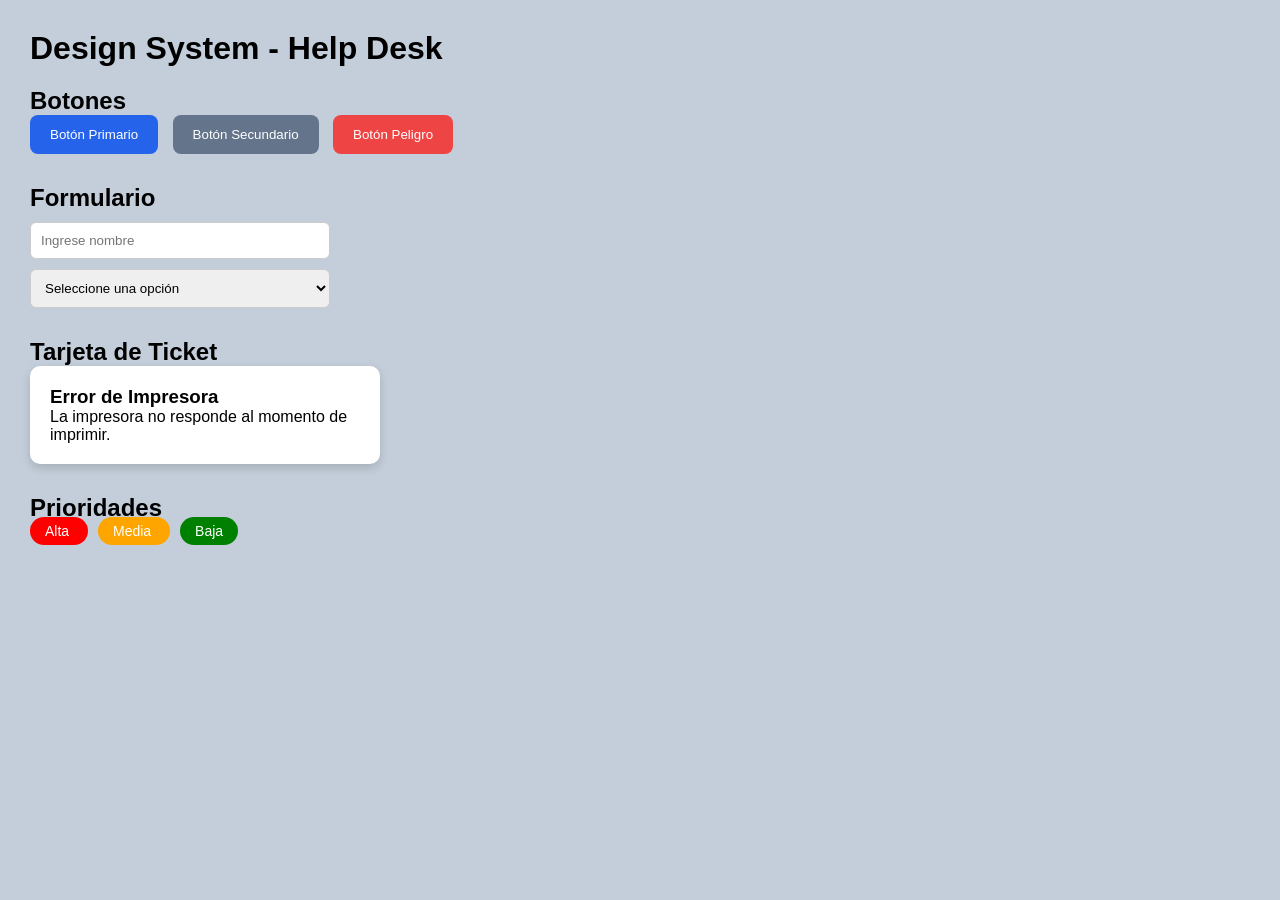
==== Actividad5_UIKit/index.html @ bf45a18b "Add files via upload" ====
<!DOCTYPE html>
<html lang="es">
<head>
    <meta charset="UTF-8">
    <meta name="viewport" content="width=device-width, initial-scale=1.0">
    <title>UI Kit Help Desk</title>

    <link rel="stylesheet" href="style.css">
</head>

<body>

    <h1>Design System - Help Desk</h1>

    <section>
        <h2>Botones</h2>

        <button class="btn btn-primary">
            Botón Primario
        </button>

        <button class="btn btn-secondary">
            Botón Secundario
        </button>

        <button class="btn btn-danger">
            Botón Peligro
        </button>
    </section>

    <section>
        <h2>Formulario</h2>

        <input type="text" placeholder="Ingrese nombre">

        <select>
            <option>Seleccione una opción</option>
            <option>Hardware</option>
            <option>Software</option>
            <option>Redes</option>
        </select>
    </section>

    <section>
        <h2>Tarjeta de Ticket</h2>

        <div class="card">
            <h3>Error de Impresora</h3>

            <p>
                La impresora no responde al momento de imprimir.
            </p>
        </div>
    </section>

    <section>
        <h2>Prioridades</h2>

        <span class="badge alta">
            Alta
        </span>

        <span class="badge media">
            Media
        </span>

        <span class="badge baja">
            Baja
        </span>

    </section>

</body>
</html>
---- Actividad5_UIKit/style.css ----
:root{

    --primario:#2563eb;
    --secundario:#64748b;

    --exito:#22c55e;
    --error:#ef4444;
    --advertencia:#f59e0b;

    --fondo:#c3ceda;
}

*{
    margin:0;
    padding:0;
    box-sizing:border-box;
}

body{
    background:var(--fondo);
    font-family:Arial, sans-serif;
    padding:30px;
}

h1{
    margin-bottom:20px;
}

section{
    margin-bottom:30px;
}

.btn{
    border:none;
    padding:12px 20px;
    border-radius:8px;
    cursor:pointer;
    color:white;
    margin-right:10px;
}

.btn-primary{
    background:var(--primario);
}

.btn-secondary{
    background:var(--secundario);
}

.btn-danger{
    background:var(--error);
}

.btn:hover{
    opacity:0.8;
}

.btn:focus{
    outline:3px solid black;
}

input,
select{
    display:block;
    width:300px;
    margin-top:10px;
    margin-bottom:10px;
    padding:10px;
    border:1px solid #ccc;
    border-radius:6px;
}

input:focus,
select:focus{
    box-shadow:0px 0px 10px rgba(0,0,0,.2);
}

.card{
    background:white;
    padding:20px;
    border-radius:10px;
    box-shadow:0px 4px 10px rgba(0,0,0,.15);
    width:350px;
}

.badge{
    color:white;
    padding:6px 15px;
    border-radius:20px;
    font-size:14px;
    margin-right:10px;
}

.alta{
    background:red;
}

.media{
    background:orange;
}

.baja{
    background:green;
}
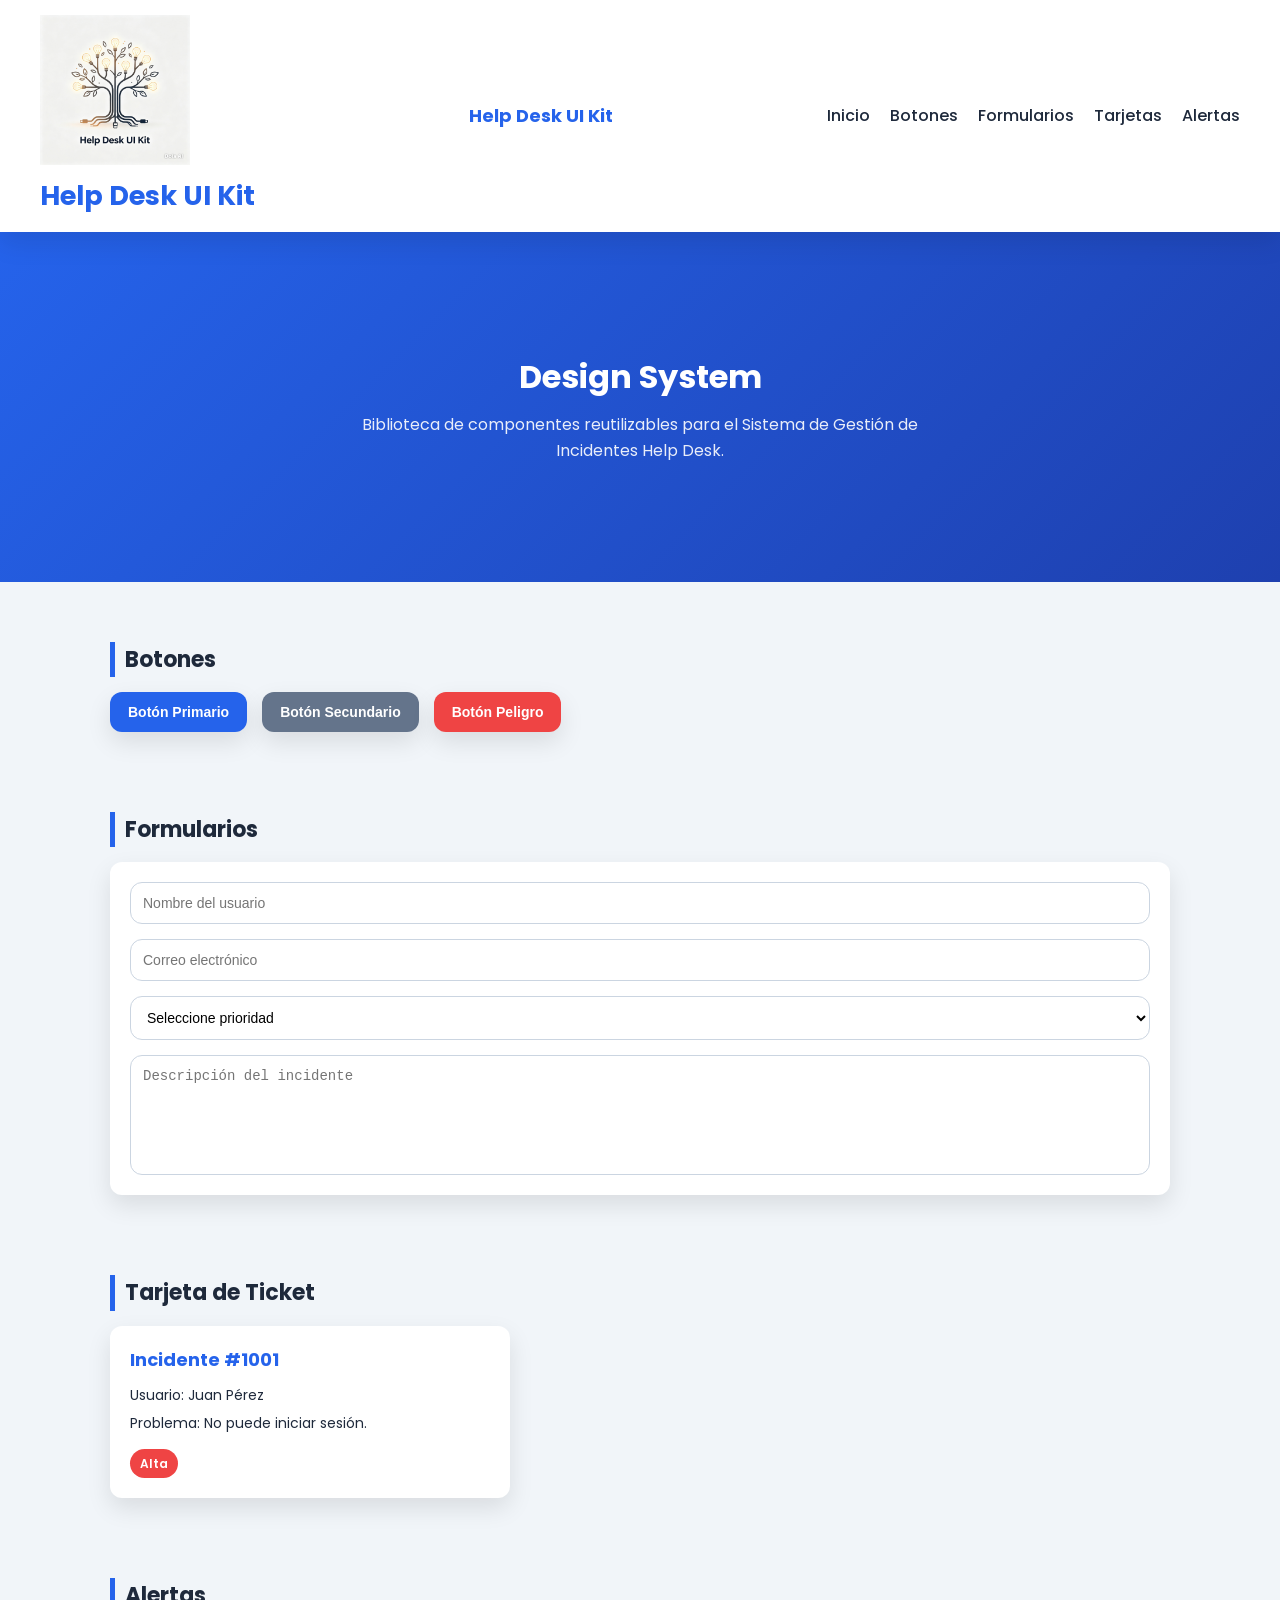
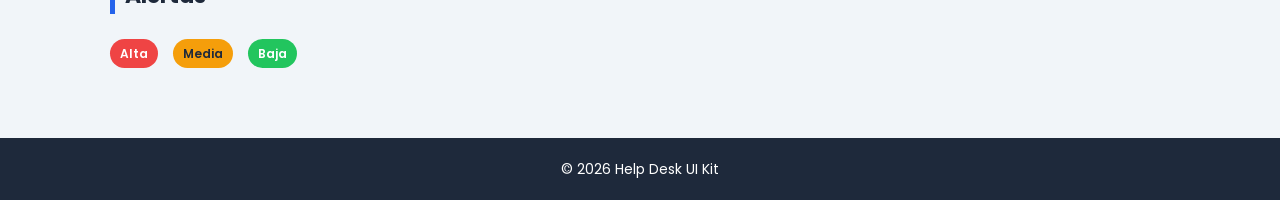
==== commit f63a876d: "Add files via upload" ====
--- a/Actividad5_UIKit/index.html
+++ b/Actividad5_UIKit/index.html
@@ -1,74 +1,216 @@
 <!DOCTYPE html>
 <html lang="es">
+
 <head>
+
+          
+
     <meta charset="UTF-8">
     <meta name="viewport" content="width=device-width, initial-scale=1.0">
-    <title>UI Kit Help Desk</title>
-
-    <link rel="stylesheet" href="style.css">
+    <title>UI Kit | Help Desk</title>
+
+    <!-- Google Fonts -->
+    <link href="https://fonts.googleapis.com/css2?family=Poppins:wght@300;400;500;600;700&display=swap" rel="stylesheet">
+
+    <!-- CSS -->
+    <link rel="stylesheet" href="css/style.css">
 </head>
 
 <body>
 
-    <h1>Design System - Help Desk</h1>
-
-    <section>
-        <h2>Botones</h2>
-
-        <button class="btn btn-primary">
-            Botón Primario
-        </button>
-
-        <button class="btn btn-secondary">
-            Botón Secundario
-        </button>
-
-        <button class="btn btn-danger">
-            Botón Peligro
-        </button>
-    </section>
-
-    <section>
-        <h2>Formulario</h2>
-
-        <input type="text" placeholder="Ingrese nombre">
-
-        <select>
-            <option>Seleccione una opción</option>
-            <option>Hardware</option>
-            <option>Software</option>
-            <option>Redes</option>
-        </select>
-    </section>
-
-    <section>
-        <h2>Tarjeta de Ticket</h2>
+    
+    <!--======================
+            NAVBAR
+    =======================-->
+
+    <header>
+
+        <nav class="navbar">
+
+           <div class="logo">
+    <img src="logo.png" alt="Logo" width="150" height="150">
+    <h1>Help Desk UI Kit</h1>
+</div>
+            <h1 class="logo">Help Desk UI Kit</h1>
+
+            <ul class="menu">
+
+                <li><a href="#">Inicio</a></li>
+                <li><a href="#">Botones</a></li>
+                <li><a href="#">Formularios</a></li>
+                <li><a href="#">Tarjetas</a></li>
+                <li><a href="#">Alertas</a></li>
+
+            </ul>
+
+        </nav>
+
+    </header>
+
+    <!--======================
+            HERO
+    =======================-->
+
+    <section class="hero">
+
+        <div class="hero-text">
+
+            <h2>Design System</h2>
+
+            <p>
+                Biblioteca de componentes reutilizables para el Sistema
+                de Gestión de Incidentes Help Desk.
+            </p>
+
+        </div>
+
+    </section>
+
+    <!--======================
+            BOTONES
+    =======================-->
+
+    <section class="container">
+
+        <h2 class="titulo">Botones</h2>
+
+        <div class="componentes">
+
+            <button class="btn btn-primary">
+                Botón Primario
+            </button>
+
+            <button class="btn btn-secondary">
+                Botón Secundario
+            </button>
+
+            <button class="btn btn-danger">
+                Botón Peligro
+            </button>
+
+        </div>
+
+    </section>
+
+    <!--======================
+            FORMULARIOS
+    =======================-->
+
+    <section class="container">
+
+        <h2 class="titulo">Formularios</h2>
+
+        <div class="formulario">
+
+            <input
+                type="text"
+                placeholder="Nombre del usuario">
+
+            <input
+                type="email"
+                placeholder="Correo electrónico">
+
+            <select>
+
+                <option>
+                    Seleccione prioridad
+                </option>
+
+                <option>
+                    Alta
+                </option>
+
+                <option>
+                    Media
+                </option>
+
+                <option>
+                    Baja
+                </option>
+
+            </select>
+
+            <textarea
+                placeholder="Descripción del incidente"></textarea>
+
+        </div>
+
+    </section>
+
+    <!--======================
+            CARD
+    =======================-->
+
+    <section class="container">
+
+        <h2 class="titulo">
+            Tarjeta de Ticket
+        </h2>
 
         <div class="card">
-            <h3>Error de Impresora</h3>
+
+            <h3>Incidente #1001</h3>
 
             <p>
-                La impresora no responde al momento de imprimir.
+                Usuario:
+                Juan Pérez
             </p>
-        </div>
-    </section>
-
-    <section>
-        <h2>Prioridades</h2>
-
-        <span class="badge alta">
-            Alta
-        </span>
-
-        <span class="badge media">
-            Media
-        </span>
-
-        <span class="badge baja">
-            Baja
-        </span>
-
-    </section>
+
+            <p>
+                Problema:
+                No puede iniciar sesión.
+            </p>
+
+            <span class="badge alta">
+                Alta
+            </span>
+
+        </div>
+
+    </section>
+
+    <!--======================
+            BADGES
+    =======================-->
+
+    <section class="container">
+
+        <h2 class="titulo">
+            Alertas
+        </h2>
+
+        <div class="componentes">
+
+            <span class="badge alta">
+                Alta
+            </span>
+
+            <span class="badge media">
+                Media
+            </span>
+
+            <span class="badge baja">
+                Baja
+            </span>
+
+        </div>
+
+    </section>
+
+    <!--======================
+            FOOTER
+    =======================-->
+
+    <footer>
+
+        <p>
+
+            © 2026 Help Desk UI Kit
+
+        </p>
+
+    </footer>
 
 </body>
+
 </html>
--- a/Actividad5_UIKit/css/style.css
+++ b/Actividad5_UIKit/css/style.css
@@ -0,0 +1,373 @@
+/* =========================
+   DESIGN SYSTEM - HELP DESK UI KIT
+   PARTE 1: VARIABLES Y BASE
+========================= */
+
+/* VARIABLES CSS */
+:root {
+    --primary: #2563eb;
+    --secondary: #64748b;
+    --danger: #ef4444;
+    --success: #22c55e;
+    --warning: #f59e0b;
+
+    --bg: #f1f5f9;
+    --white: #ffffff;
+    --text: #1e293b;
+
+    --shadow: 0 10px 25px rgba(0,0,0,0.1);
+    --radius: 12px;
+}
+
+/* RESET GENERAL */
+* {
+    margin: 0;
+    padding: 0;
+    box-sizing: border-box;
+}
+
+/* TIPOGRAFÍA */
+body {
+    font-family: 'Poppins', sans-serif;
+    background: var(--bg);
+    color: var(--text);
+    line-height: 1.6;
+}
+
+/* CONTENEDOR GENERAL */
+.container {
+    width: 90%;
+    max-width: 1100px;
+    margin: 40px auto;
+    padding: 20px;
+}
+
+/* TÍTULOS */
+.titulo {
+    font-size: 22px;
+    margin-bottom: 15px;
+    border-left: 5px solid var(--primary);
+    padding-left: 10px;
+}
+
+/* CENTRAR COMPONENTES */
+.componentes {
+    display: flex;
+    gap: 15px;
+    flex-wrap: wrap;
+}
+/* =========================
+   PARTE 2: NAVBAR
+========================= */
+
+.navbar {
+    background: var(--white);
+    padding: 15px 40px;
+    display: flex;
+    justify-content: space-between;
+    align-items: center;
+    box-shadow: var(--shadow);
+    position: sticky;
+    top: 0;
+    z-index: 1000;
+}
+
+.logo {
+    font-size: 18px;
+    font-weight: 700;
+    color: var(--primary);
+}
+
+.menu {
+    list-style: none;
+    display: flex;
+    gap: 20px;
+}
+
+.menu a {
+    text-decoration: none;
+    color: var(--text);
+    font-weight: 500;
+    transition: 0.3s;
+}
+
+.menu a:hover {
+    color: var(--primary);
+}
+
+/* =========================
+   PARTE 2: HERO
+========================= */
+
+.hero {
+    height: 300px;
+    background: linear-gradient(135deg, var(--primary), #1e40af);
+    display: flex;
+    justify-content: center;
+    align-items: center;
+    text-align: center;
+    color: white;
+    padding: 20px;
+}
+
+.hero-text h2 {
+    font-size: 32px;
+    margin-bottom: 10px;
+}
+
+.hero-text p {
+    font-size: 16px;
+    max-width: 600px;
+    opacity: 0.9;
+}
+/* =========================
+   PARTE 3: BOTONES
+========================= */
+
+.btn {
+    padding: 12px 18px;
+    border: none;
+    border-radius: var(--radius);
+    cursor: pointer;
+    font-weight: 600;
+    transition: all 0.3s ease;
+    font-size: 14px;
+}
+
+/* BOTÓN PRIMARIO */
+.btn-primary {
+    background: var(--primary);
+    color: var(--white);
+    box-shadow: var(--shadow);
+}
+
+.btn-primary:hover {
+    background: #1d4ed8;
+    transform: translateY(-2px);
+}
+
+/* BOTÓN SECUNDARIO */
+.btn-secondary {
+    background: var(--secondary);
+    color: var(--white);
+    box-shadow: var(--shadow);
+}
+
+.btn-secondary:hover {
+    background: #475569;
+    transform: translateY(-2px);
+}
+
+/* BOTÓN PELIGRO */
+.btn-danger {
+    background: var(--danger);
+    color: var(--white);
+    box-shadow: var(--shadow);
+}
+
+.btn-danger:hover {
+    background: #dc2626;
+    transform: translateY(-2px);
+}
+
+/* EFECTO CLICK */
+.btn:active {
+    transform: scale(0.97);
+}
+/* =========================
+   PARTE 4: FORMULARIOS
+========================= */
+
+.formulario {
+    display: flex;
+    flex-direction: column;
+    gap: 15px;
+    background: var(--white);
+    padding: 20px;
+    border-radius: var(--radius);
+    box-shadow: var(--shadow);
+}
+
+/* INPUTS */
+input, select, textarea {
+    padding: 12px;
+    border: 1px solid #cbd5e1;
+    border-radius: var(--radius);
+    font-size: 14px;
+    outline: none;
+    transition: 0.3s ease;
+    background: #fff;
+}
+
+/* FOCUS (cuando haces click) */
+input:focus,
+select:focus,
+textarea:focus {
+    border-color: var(--primary);
+    box-shadow: 0 0 0 3px rgba(37, 99, 235, 0.2);
+}
+
+/* TEXTAREA */
+textarea {
+    min-height: 120px;
+    resize: none;
+}
+
+/* SELECT */
+select {
+    cursor: pointer;
+}
+
+/* HOVER SUAVE */
+input:hover,
+select:hover,
+textarea:hover {
+    border-color: var(--secondary);
+}
+/* =========================
+   PARTE 5: CARDS
+========================= */
+
+.card {
+    background: var(--white);
+    padding: 20px;
+    border-radius: var(--radius);
+    box-shadow: var(--shadow);
+    transition: all 0.3s ease;
+    max-width: 400px;
+}
+
+/* EFECTO HOVER */
+.card:hover {
+    transform: translateY(-5px);
+    box-shadow: 0 15px 30px rgba(0,0,0,0.15);
+}
+
+/* TÍTULO DE LA CARD */
+.card h3 {
+    margin-bottom: 10px;
+    color: var(--primary);
+    font-size: 18px;
+}
+
+/* TEXTO */
+.card p {
+    font-size: 14px;
+    margin-bottom: 5px;
+    color: var(--text);
+}
+
+/* CONTENEDOR SI QUIERES VARIAS CARDS */
+.cards-container {
+    display: flex;
+    gap: 20px;
+    flex-wrap: wrap;
+}
+/* =========================
+   PARTE 6: BADGES
+========================= */
+
+.badge {
+    display: inline-block;
+    padding: 5px 10px;
+    border-radius: 20px;
+    font-size: 12px;
+    font-weight: 600;
+    color: var(--white);
+    margin-top: 10px;
+}
+
+/* PRIORIDAD ALTA */
+.badge.alta {
+    background: var(--danger);
+}
+
+/* PRIORIDAD MEDIA */
+.badge.media {
+    background: var(--warning);
+    color: #1e293b;
+}
+
+/* PRIORIDAD BAJA */
+.badge.baja {
+    background: var(--success);
+}
+
+/* EFECTO SUAVE */
+.badge:hover {
+    opacity: 0.9;
+    transform: scale(1.05);
+    transition: 0.3s;
+}
+/* =========================
+   PARTE 7: FOOTER
+========================= */
+
+footer {
+    margin-top: 50px;
+    background: var(--text);
+    color: var(--white);
+    text-align: center;
+    padding: 20px;
+    font-size: 14px;
+}
+
+/* =========================
+   ANIMACIONES GLOBALES
+========================= */
+
+button, .card, .badge {
+    transition: all 0.3s ease;
+}
+
+/* =========================
+   RESPONSIVE DESIGN
+========================= */
+
+@media (max-width: 768px) {
+
+    .navbar {
+        flex-direction: column;
+        gap: 10px;
+        text-align: center;
+    }
+
+    .menu {
+        flex-direction: column;
+        gap: 10px;
+    }
+
+    .hero-text h2 {
+        font-size: 24px;
+    }
+
+    .hero-text p {
+        font-size: 14px;
+    }
+
+    .componentes {
+        flex-direction: column;
+        align-items: flex-start;
+    }
+
+    .card {
+        max-width: 100%;
+    }
+}
+.hero {
+    height: 350px;
+    background: linear-gradient(135deg, var(--primary), #1e40af);
+    display: flex;
+    justify-content: space-around;
+    align-items: center;
+    color: white;
+    padding: 20px;
+}
+
+/* IMAGEN */
+.hero-img {
+    width: 150px;
+    max-width: 100%;
+    border-radius: 15px;
+    box-shadow: 0 10px 25px rgba(0,0,0,0.3);
+}
